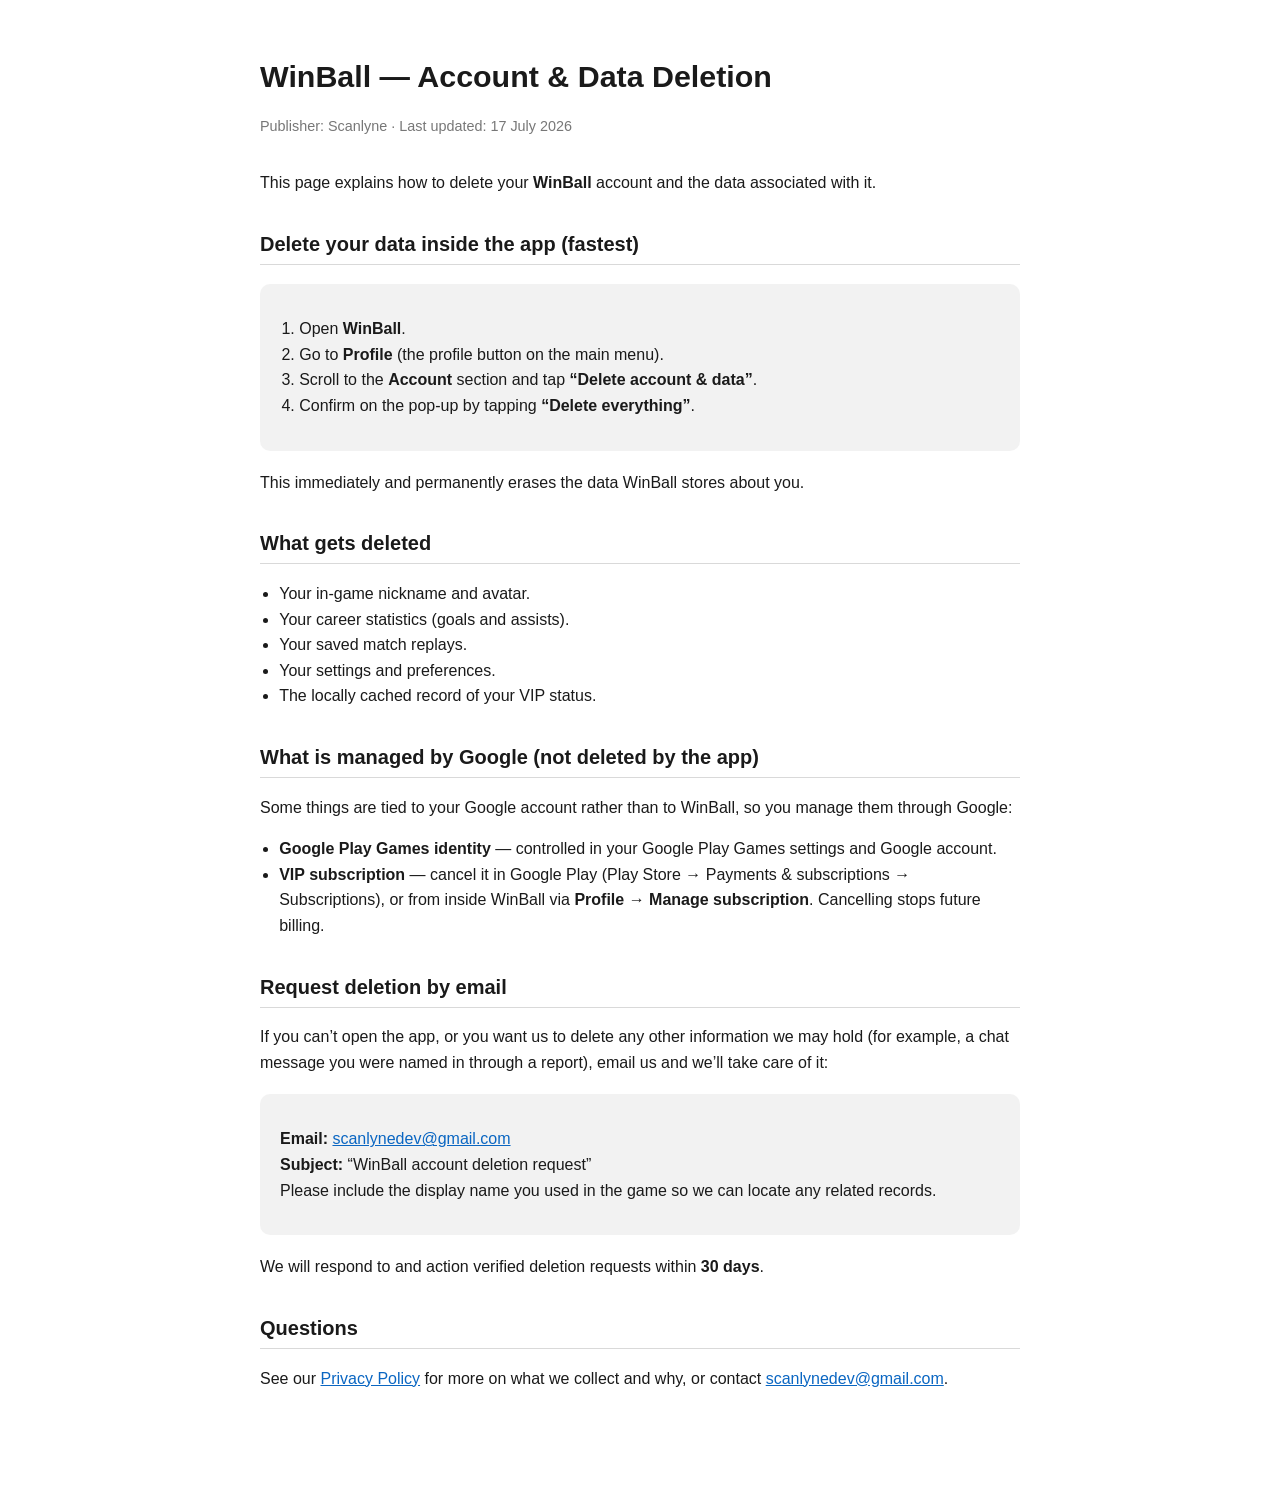
==== delete-account/index.html @ c3681143 "Scanlyne site: WinBall privacy, terms, account deletion" ====
<!DOCTYPE html>
<html lang="en">
<head>
<meta charset="utf-8">
<meta name="viewport" content="width=device-width, initial-scale=1">
<title>WinBall — Account &amp; Data Deletion</title>
<style>
  :root { color-scheme: light dark; }
  body {
    font-family: -apple-system, BlinkMacSystemFont, "Segoe UI", Roboto, Helvetica, Arial, sans-serif;
    line-height: 1.6; max-width: 760px; margin: 0 auto; padding: 32px 20px 80px;
    color: #1a1a1a; background: #fff;
  }
  @media (prefers-color-scheme: dark) { body { color: #e6e6e6; background: #14171c; } a { color: #6cb6ff; } }
  h1 { font-size: 1.9rem; margin-bottom: 4px; }
  h2 { font-size: 1.25rem; margin-top: 2rem; border-bottom: 1px solid rgba(128,128,128,.3); padding-bottom: 4px; }
  .meta { color: #777; font-size: .9rem; margin-bottom: 2rem; }
  ol, ul { padding-left: 1.2rem; }
  .box { background: rgba(128,128,128,.1); border-radius: 10px; padding: 16px 20px; margin: 1.2rem 0; }
  a { color: #0a66c2; }
</style>
</head>
<body>

<h1>WinBall — Account &amp; Data Deletion</h1>
<p class="meta">Publisher: Scanlyne · Last updated: 17 July 2026</p>

<p>This page explains how to delete your <strong>WinBall</strong> account and the data associated with it.</p>

<h2>Delete your data inside the app (fastest)</h2>
<div class="box">
  <ol>
    <li>Open <strong>WinBall</strong>.</li>
    <li>Go to <strong>Profile</strong> (the profile button on the main menu).</li>
    <li>Scroll to the <strong>Account</strong> section and tap <strong>“Delete account &amp; data”</strong>.</li>
    <li>Confirm on the pop-up by tapping <strong>“Delete everything”</strong>.</li>
  </ol>
</div>
<p>This immediately and permanently erases the data WinBall stores about you.</p>

<h2>What gets deleted</h2>
<ul>
  <li>Your in-game nickname and avatar.</li>
  <li>Your career statistics (goals and assists).</li>
  <li>Your saved match replays.</li>
  <li>Your settings and preferences.</li>
  <li>The locally cached record of your VIP status.</li>
</ul>

<h2>What is managed by Google (not deleted by the app)</h2>
<p>Some things are tied to your Google account rather than to WinBall, so you manage them through Google:</p>
<ul>
  <li><strong>Google Play Games identity</strong> — controlled in your Google Play Games settings and Google account.</li>
  <li><strong>VIP subscription</strong> — cancel it in Google Play (Play Store → Payments &amp; subscriptions → Subscriptions), or from inside WinBall via <strong>Profile → Manage subscription</strong>. Cancelling stops future billing.</li>
</ul>

<h2>Request deletion by email</h2>
<p>If you can’t open the app, or you want us to delete any other information we may hold (for example, a chat message you were named in through a report), email us and we’ll take care of it:</p>
<div class="box">
  <p><strong>Email:</strong> <a href="mailto:scanlynedev@gmail.com?subject=WinBall%20account%20deletion%20request">scanlynedev@gmail.com</a><br>
  <strong>Subject:</strong> “WinBall account deletion request”<br>
  Please include the display name you used in the game so we can locate any related records.</p>
</div>
<p>We will respond to and action verified deletion requests within <strong>30 days</strong>.</p>

<h2>Questions</h2>
<p>See our <a href="/privacy">Privacy Policy</a> for more on what we collect and why, or contact <a href="mailto:scanlynedev@gmail.com">scanlynedev@gmail.com</a>.</p>

</body>
</html>
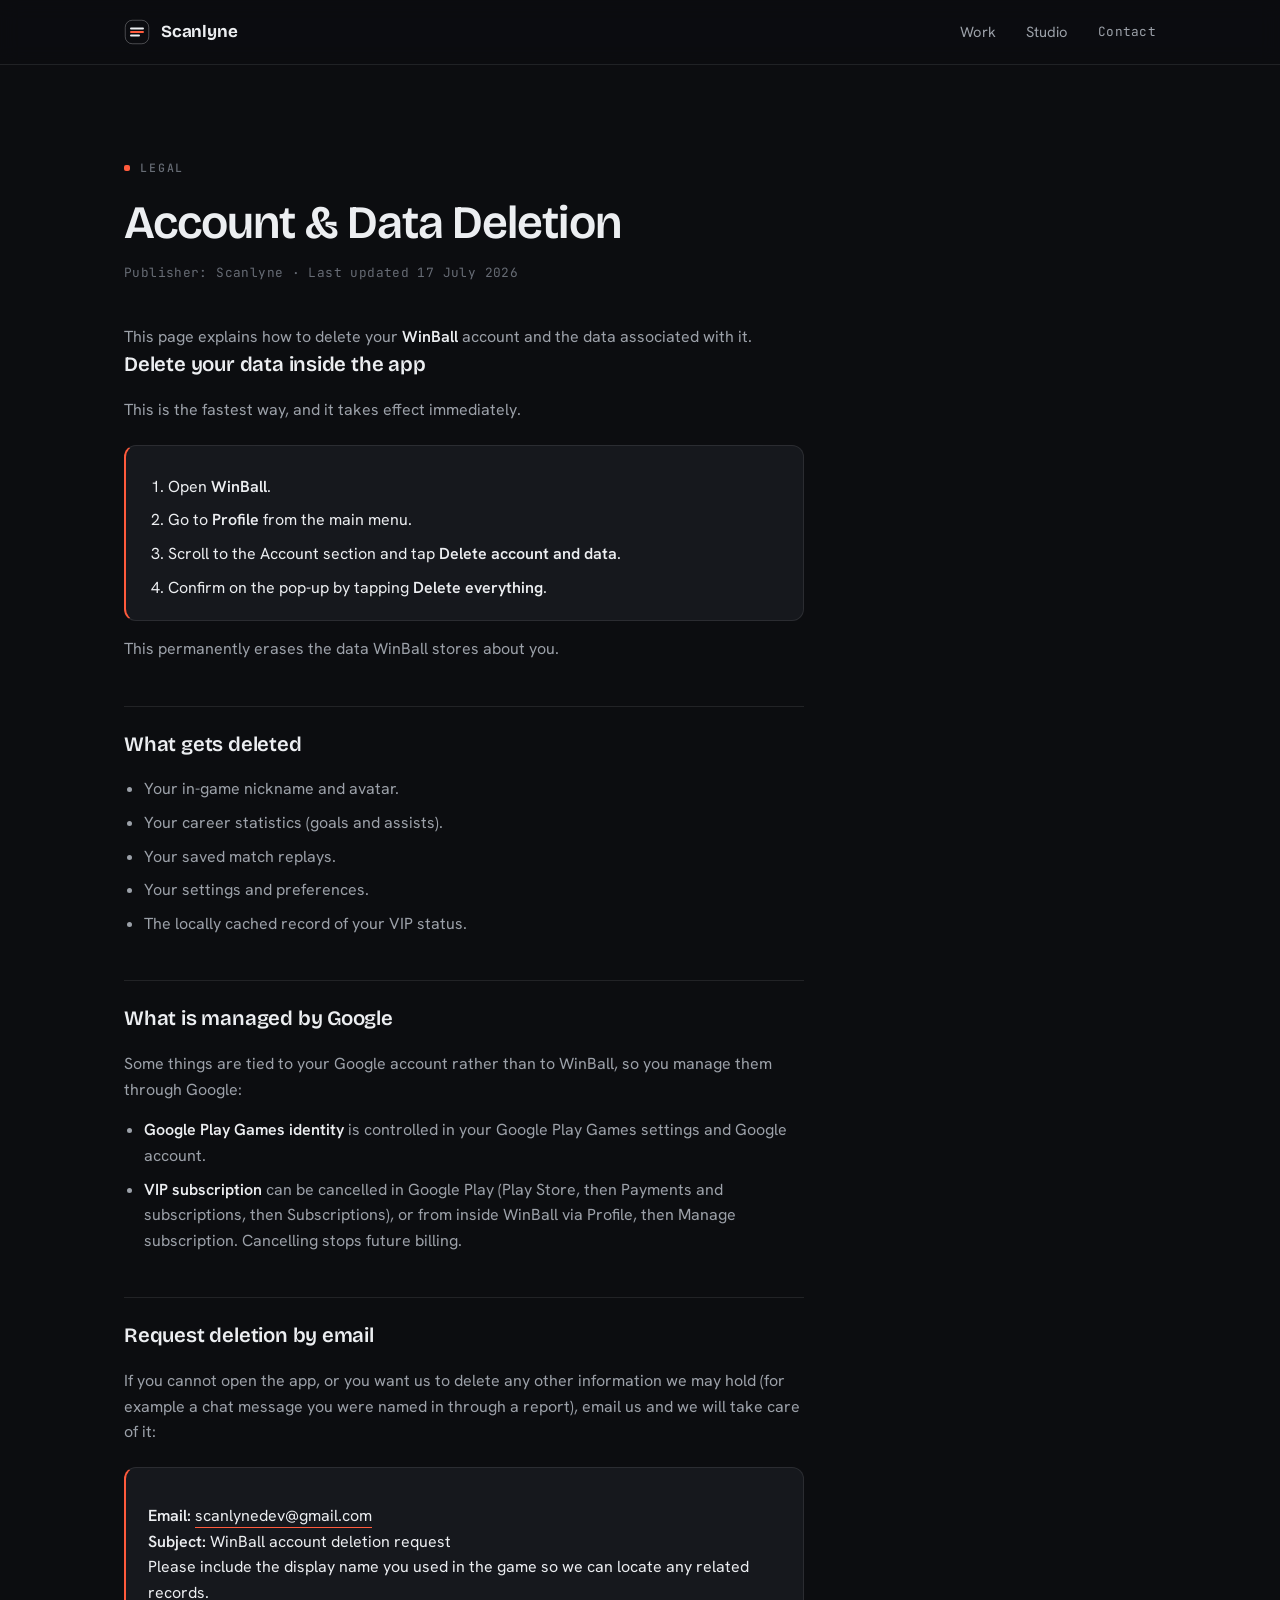
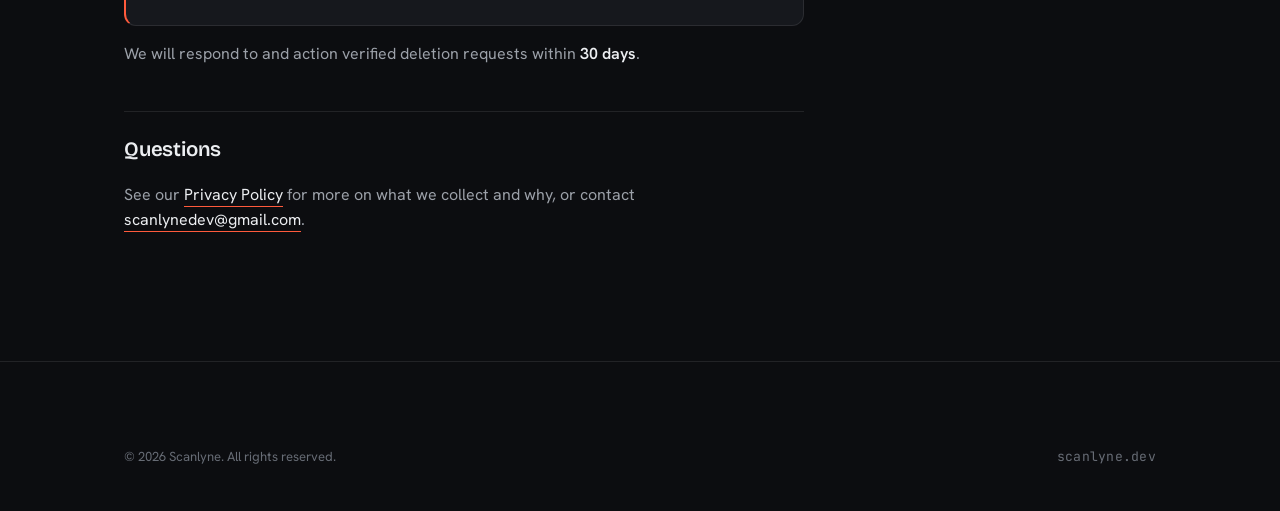
==== commit e4eb7ae5: "Redesign as a studio site (design system, own identity); restyle legal pages" ====
--- a/delete-account/index.html
+++ b/delete-account/index.html
@@ -3,68 +3,96 @@
 <head>
 <meta charset="utf-8">
 <meta name="viewport" content="width=device-width, initial-scale=1">
-<title>WinBall — Account &amp; Data Deletion</title>
-<style>
-  :root { color-scheme: light dark; }
-  body {
-    font-family: -apple-system, BlinkMacSystemFont, "Segoe UI", Roboto, Helvetica, Arial, sans-serif;
-    line-height: 1.6; max-width: 760px; margin: 0 auto; padding: 32px 20px 80px;
-    color: #1a1a1a; background: #fff;
-  }
-  @media (prefers-color-scheme: dark) { body { color: #e6e6e6; background: #14171c; } a { color: #6cb6ff; } }
-  h1 { font-size: 1.9rem; margin-bottom: 4px; }
-  h2 { font-size: 1.25rem; margin-top: 2rem; border-bottom: 1px solid rgba(128,128,128,.3); padding-bottom: 4px; }
-  .meta { color: #777; font-size: .9rem; margin-bottom: 2rem; }
-  ol, ul { padding-left: 1.2rem; }
-  .box { background: rgba(128,128,128,.1); border-radius: 10px; padding: 16px 20px; margin: 1.2rem 0; }
-  a { color: #0a66c2; }
-</style>
+<title>Account & Data Deletion — Scanlyne</title>
+<meta name="description" content="How to delete your WinBall account and the data associated with it.">
+<meta name="theme-color" content="#0c0d10">
+<link rel="icon" href="data:image/svg+xml,%3Csvg xmlns='http://www.w3.org/2000/svg' viewBox='0 0 26 26'%3E%3Crect x='1' y='1' width='24' height='24' rx='7' fill='%230c0d10'/%3E%3Cpath d='M7 9.5h12' stroke='%23eceef1' stroke-width='2' stroke-linecap='round'/%3E%3Cpath d='M7 13h12' stroke='%23ff5a3c' stroke-width='2' stroke-linecap='round'/%3E%3Cpath d='M7 16.5h8' stroke='%23eceef1' stroke-width='2' stroke-linecap='round'/%3E%3C/svg%3E">
+<link rel="preconnect" href="https://fonts.googleapis.com">
+<link rel="preconnect" href="https://fonts.gstatic.com" crossorigin>
+<link href="https://fonts.googleapis.com/css2?family=Bricolage+Grotesque:opsz,wght@12..96,500;12..96,600;12..96,700&family=Hanken+Grotesk:wght@400;500;600&family=JetBrains+Mono:wght@500&display=swap" rel="stylesheet">
+<link rel="stylesheet" href="/styles.css">
 </head>
 <body>
 
-<h1>WinBall — Account &amp; Data Deletion</h1>
-<p class="meta">Publisher: Scanlyne · Last updated: 17 July 2026</p>
+<header class="site-header">
+  <div class="wrap">
+    <a class="brand" href="/" aria-label="Scanlyne home">
+      <svg class="mark" width="26" height="26" viewBox="0 0 26 26" fill="none" aria-hidden="true">
+        <rect x="1.25" y="1.25" width="23.5" height="23.5" rx="7" stroke="currentColor" stroke-opacity="0.28"/>
+        <path d="M7 9.5h12" stroke="currentColor" stroke-width="2" stroke-linecap="round"/>
+        <path d="M7 13h12" stroke="#ff5a3c" stroke-width="2" stroke-linecap="round"/>
+        <path d="M7 16.5h8" stroke="currentColor" stroke-width="2" stroke-linecap="round"/>
+      </svg>
+      <span class="name">Scanlyne</span>
+    </a>
+    <nav class="nav" aria-label="Primary">
+      <a href="/#work">Work</a>
+      <a href="/#studio">Studio</a>
+      <a class="mono contact-link" href="mailto:scanlynedev@gmail.com">Contact</a>
+    </nav>
+  </div>
+</header>
 
-<p>This page explains how to delete your <strong>WinBall</strong> account and the data associated with it.</p>
+<main class="wrap article">
+  <div class="article-head">
+    <p class="eyebrow">Legal</p>
+    <h1 class="display">Account &amp; Data Deletion</h1>
+    <p class="meta">Publisher: Scanlyne · Last updated 17 July 2026</p>
+  </div>
 
-<h2>Delete your data inside the app (fastest)</h2>
-<div class="box">
-  <ol>
-    <li>Open <strong>WinBall</strong>.</li>
-    <li>Go to <strong>Profile</strong> (the profile button on the main menu).</li>
-    <li>Scroll to the <strong>Account</strong> section and tap <strong>“Delete account &amp; data”</strong>.</li>
-    <li>Confirm on the pop-up by tapping <strong>“Delete everything”</strong>.</li>
-  </ol>
-</div>
-<p>This immediately and permanently erases the data WinBall stores about you.</p>
+  <article class="prose">
+    <p>This page explains how to delete your <strong>WinBall</strong> account and the data associated with it.</p>
 
-<h2>What gets deleted</h2>
-<ul>
-  <li>Your in-game nickname and avatar.</li>
-  <li>Your career statistics (goals and assists).</li>
-  <li>Your saved match replays.</li>
-  <li>Your settings and preferences.</li>
-  <li>The locally cached record of your VIP status.</li>
-</ul>
+    <h2>Delete your data inside the app</h2>
+    <p>This is the fastest way, and it takes effect immediately.</p>
+    <div class="callout">
+      <ol>
+        <li>Open <strong>WinBall</strong>.</li>
+        <li>Go to <strong>Profile</strong> from the main menu.</li>
+        <li>Scroll to the Account section and tap <strong>Delete account and data</strong>.</li>
+        <li>Confirm on the pop-up by tapping <strong>Delete everything</strong>.</li>
+      </ol>
+    </div>
+    <p>This permanently erases the data WinBall stores about you.</p>
 
-<h2>What is managed by Google (not deleted by the app)</h2>
-<p>Some things are tied to your Google account rather than to WinBall, so you manage them through Google:</p>
-<ul>
-  <li><strong>Google Play Games identity</strong> — controlled in your Google Play Games settings and Google account.</li>
-  <li><strong>VIP subscription</strong> — cancel it in Google Play (Play Store → Payments &amp; subscriptions → Subscriptions), or from inside WinBall via <strong>Profile → Manage subscription</strong>. Cancelling stops future billing.</li>
-</ul>
+    <h2>What gets deleted</h2>
+    <ul>
+      <li>Your in-game nickname and avatar.</li>
+      <li>Your career statistics (goals and assists).</li>
+      <li>Your saved match replays.</li>
+      <li>Your settings and preferences.</li>
+      <li>The locally cached record of your VIP status.</li>
+    </ul>
 
-<h2>Request deletion by email</h2>
-<p>If you can’t open the app, or you want us to delete any other information we may hold (for example, a chat message you were named in through a report), email us and we’ll take care of it:</p>
-<div class="box">
-  <p><strong>Email:</strong> <a href="mailto:scanlynedev@gmail.com?subject=WinBall%20account%20deletion%20request">scanlynedev@gmail.com</a><br>
-  <strong>Subject:</strong> “WinBall account deletion request”<br>
-  Please include the display name you used in the game so we can locate any related records.</p>
-</div>
-<p>We will respond to and action verified deletion requests within <strong>30 days</strong>.</p>
+    <h2>What is managed by Google</h2>
+    <p>Some things are tied to your Google account rather than to WinBall, so you manage them through Google:</p>
+    <ul>
+      <li><strong>Google Play Games identity</strong> is controlled in your Google Play Games settings and Google account.</li>
+      <li><strong>VIP subscription</strong> can be cancelled in Google Play (Play Store, then Payments and subscriptions, then Subscriptions), or from inside WinBall via Profile, then Manage subscription. Cancelling stops future billing.</li>
+    </ul>
 
-<h2>Questions</h2>
-<p>See our <a href="/privacy">Privacy Policy</a> for more on what we collect and why, or contact <a href="mailto:scanlynedev@gmail.com">scanlynedev@gmail.com</a>.</p>
+    <h2>Request deletion by email</h2>
+    <p>If you cannot open the app, or you want us to delete any other information we may hold (for example a chat message you were named in through a report), email us and we will take care of it:</p>
+    <div class="callout">
+      <p><strong>Email:</strong> <a href="mailto:scanlynedev@gmail.com?subject=WinBall%20account%20deletion%20request">scanlynedev@gmail.com</a><br>
+      <strong>Subject:</strong> WinBall account deletion request<br>
+      Please include the display name you used in the game so we can locate any related records.</p>
+    </div>
+    <p>We will respond to and action verified deletion requests within <strong>30 days</strong>.</p>
+
+    <h2>Questions</h2>
+    <p>See our <a href="/privacy">Privacy Policy</a> for more on what we collect and why, or contact <a href="mailto:scanlynedev@gmail.com">scanlynedev@gmail.com</a>.</p>
+  </article>
+</main>
+
+<footer class="site-footer">
+  <div class="wrap">
+    <div class="footer-base">
+      <span>© 2026 Scanlyne. All rights reserved.</span>
+      <span class="mono"><a href="/">scanlyne.dev</a></span>
+    </div>
+  </div>
+</footer>
 
 </body>
 </html>
--- a/styles.css
+++ b/styles.css
@@ -0,0 +1,326 @@
+/* ============================================================
+   Scanlyne — shared design system
+   Identity: "precision studio". Ink ground, hairline rules,
+   monospaced index labels, one restrained vermilion accent.
+   ============================================================ */
+
+/* ---- Tokens ---- */
+:root {
+  /* Surfaces */
+  --bg:          #0c0d10;
+  --bg-elev:     #121317;
+  --surface:     #16181d;
+  --surface-2:   #1b1e24;
+
+  /* Lines */
+  --line:        rgba(255,255,255,0.09);
+  --line-strong: rgba(255,255,255,0.16);
+
+  /* Text */
+  --text:   #eceef1;
+  --text-2: #9ca1a9;
+  --text-3: #676c75;
+
+  /* Accent */
+  --accent:      #ff5a3c;
+  --accent-soft: #ff7a61;
+  --accent-dim:  rgba(255,90,60,0.14);
+  --accent-ink:  #180703;
+
+  /* Type */
+  --font-display: "Bricolage Grotesque", "Segoe UI", system-ui, sans-serif;
+  --font-body:    "Hanken Grotesk", system-ui, -apple-system, sans-serif;
+  --font-mono:    "JetBrains Mono", ui-monospace, SFMono-Regular, monospace;
+
+  /* Radius */
+  --r-sm: 8px;
+  --r-md: 12px;
+  --r-lg: 16px;
+
+  /* Elevation */
+  --sh-sm: 0 1px 2px rgba(0,0,0,0.4);
+  --sh-md: 0 10px 30px -12px rgba(0,0,0,0.6);
+
+  /* Widths */
+  --w-page: 1080px;
+  --w-text: 680px;
+
+  color-scheme: dark;
+}
+
+/* ---- Reset ---- */
+*, *::before, *::after { box-sizing: border-box; }
+html { -webkit-text-size-adjust: 100%; scroll-behavior: smooth; }
+@media (prefers-reduced-motion: reduce) { html { scroll-behavior: auto; } }
+body {
+  margin: 0;
+  background: var(--bg);
+  color: var(--text);
+  font-family: var(--font-body);
+  font-size: 16px;
+  line-height: 1.6;
+  font-feature-settings: "ss01","cv01";
+  -webkit-font-smoothing: antialiased;
+  text-rendering: optimizeLegibility;
+}
+img, svg { display: block; max-width: 100%; }
+a { color: inherit; text-decoration: none; }
+h1, h2, h3, h4, p { margin: 0; }
+::selection { background: var(--accent); color: var(--accent-ink); }
+
+/* ---- Focus ---- */
+a:focus-visible, button:focus-visible {
+  outline: 2px solid var(--accent);
+  outline-offset: 3px;
+  border-radius: 4px;
+}
+
+/* ---- Layout ---- */
+.wrap { width: 100%; max-width: var(--w-page); margin-inline: auto; padding-inline: 24px; }
+section { position: relative; }
+.rule { height: 1px; background: var(--line); border: 0; margin: 0; }
+
+/* ---- Type helpers ---- */
+.eyebrow {
+  font-family: var(--font-mono);
+  font-size: 0.72rem;
+  font-weight: 500;
+  letter-spacing: 0.16em;
+  text-transform: uppercase;
+  color: var(--text-3);
+  display: inline-flex;
+  align-items: center;
+  gap: 10px;
+}
+.eyebrow .idx { color: var(--accent); }
+.eyebrow::before {
+  content: "";
+  width: 6px; height: 6px;
+  background: var(--accent);
+  border-radius: 2px;
+  flex: none;
+}
+.display {
+  font-family: var(--font-display);
+  font-weight: 600;
+  letter-spacing: -0.02em;
+  line-height: 1.05;
+  text-wrap: balance;
+}
+.lead { color: var(--text-2); font-size: 1.075rem; max-width: 52ch; }
+
+/* ============================================================
+   Header
+   ============================================================ */
+.site-header {
+  position: sticky; top: 0; z-index: 50;
+  backdrop-filter: saturate(1.2) blur(10px);
+  background: color-mix(in srgb, var(--bg) 82%, transparent);
+  border-bottom: 1px solid var(--line);
+}
+.site-header .wrap {
+  display: flex; align-items: center; justify-content: space-between;
+  height: 64px;
+}
+.brand { display: inline-flex; align-items: center; gap: 11px; color: var(--text); }
+.brand .mark { color: var(--text); }
+.brand .name {
+  font-family: var(--font-display);
+  font-weight: 700; font-size: 1.06rem; letter-spacing: -0.01em;
+}
+.nav { display: flex; align-items: center; gap: 30px; }
+.nav a {
+  font-size: 0.92rem; color: var(--text-2);
+  transition: color 0.18s ease;
+}
+.nav a:hover { color: var(--text); }
+.nav .mono { font-family: var(--font-mono); font-size: 0.8rem; letter-spacing: 0.02em; }
+@media (max-width: 620px) {
+  .nav a:not(.contact-link) { display: none; }
+}
+
+/* ============================================================
+   Buttons
+   ============================================================ */
+.btn {
+  display: inline-flex; align-items: center; gap: 9px;
+  height: 46px; padding-inline: 20px;
+  border-radius: var(--r-sm);
+  font-family: var(--font-body); font-size: 0.95rem; font-weight: 600;
+  cursor: pointer; border: 1px solid transparent;
+  transition: transform 0.16s ease, background 0.18s ease, border-color 0.18s ease, color 0.18s ease;
+}
+.btn:active { transform: translateY(1px); }
+.btn-primary { background: var(--accent); color: var(--accent-ink); }
+.btn-primary:hover { background: var(--accent-soft); }
+.btn-ghost { background: transparent; color: var(--text); border-color: var(--line-strong); }
+.btn-ghost:hover { border-color: var(--text-3); background: var(--surface); }
+.btn .arrow { transition: transform 0.18s ease; }
+.btn:hover .arrow { transform: translateX(3px); }
+
+/* ============================================================
+   Hero
+   ============================================================ */
+.hero { padding-top: clamp(72px, 12vw, 132px); padding-bottom: clamp(56px, 9vw, 104px); }
+.hero .display {
+  font-size: clamp(2.3rem, 5.2vw, 3.6rem);
+  max-width: 16ch; margin-top: 26px;
+}
+.hero .lead { margin-top: 22px; font-size: 1.14rem; max-width: 46ch; }
+.hero-cta { margin-top: 34px; display: flex; gap: 12px; flex-wrap: wrap; }
+
+/* Meta facts row (honest, monospaced) */
+.facts {
+  margin-top: 52px; display: flex; flex-wrap: wrap; gap: 0;
+  border-top: 1px solid var(--line);
+}
+.fact { padding: 18px 26px 4px 0; margin-right: 26px; }
+.fact:not(:last-child) { border-right: 1px solid var(--line); }
+.fact .k {
+  font-family: var(--font-mono); font-size: 0.68rem; letter-spacing: 0.14em;
+  text-transform: uppercase; color: var(--text-3);
+}
+.fact .v { margin-top: 6px; font-size: 0.98rem; color: var(--text); font-weight: 500; }
+
+/* Faint scanline texture, purely decorative, static, subtle */
+.hero::after {
+  content: ""; position: absolute; inset: 0; pointer-events: none;
+  background: repeating-linear-gradient(
+    to bottom, transparent 0 3px, rgba(255,255,255,0.014) 3px 4px);
+  mask-image: linear-gradient(to bottom, black, transparent 62%);
+}
+
+/* ============================================================
+   Section scaffolding
+   ============================================================ */
+.section { padding-block: clamp(56px, 9vw, 96px); }
+.section-head { display: flex; flex-direction: column; gap: 16px; margin-bottom: 44px; }
+.section-head .display { font-size: clamp(1.6rem, 3.4vw, 2.15rem); font-weight: 600; }
+
+/* ============================================================
+   Work — product entries
+   ============================================================ */
+.work-list { display: grid; gap: 16px; }
+.product {
+  display: grid; grid-template-columns: 76px 1fr auto; gap: 22px;
+  align-items: center;
+  padding: 22px;
+  background: var(--surface);
+  border: 1px solid var(--line);
+  border-radius: var(--r-lg);
+  transition: border-color 0.2s ease, transform 0.2s ease, background 0.2s ease;
+}
+.product:hover { border-color: var(--line-strong); background: var(--surface-2); }
+.product .thumb {
+  width: 76px; height: 76px; border-radius: 16px; overflow: hidden;
+  border: 1px solid var(--line-strong); flex: none; background: var(--bg-elev);
+}
+.product .thumb img { width: 100%; height: 100%; object-fit: cover; }
+.product .pname {
+  font-family: var(--font-display); font-weight: 700; font-size: 1.22rem;
+  letter-spacing: -0.01em; display: flex; align-items: center; gap: 12px;
+}
+.product .pdesc { margin-top: 7px; color: var(--text-2); font-size: 0.98rem; max-width: 48ch; }
+.chip {
+  font-family: var(--font-mono); font-size: 0.66rem; letter-spacing: 0.1em;
+  text-transform: uppercase; padding: 5px 9px; border-radius: 999px;
+  border: 1px solid var(--accent); color: var(--accent-soft); background: var(--accent-dim);
+  white-space: nowrap;
+}
+.product .plink { color: var(--text-3); font-family: var(--font-mono); font-size: 0.8rem; }
+.product:hover .plink { color: var(--text-2); }
+
+/* honest "more coming" note */
+.more-note {
+  margin-top: 18px; padding: 20px 22px;
+  border: 1px dashed var(--line-strong); border-radius: var(--r-lg);
+  color: var(--text-3); font-size: 0.94rem;
+  display: flex; align-items: center; gap: 12px;
+}
+.more-note .dot { width: 7px; height: 7px; border-radius: 50%; background: var(--text-3); flex: none; }
+
+@media (max-width: 620px) {
+  .product { grid-template-columns: 58px 1fr; grid-template-areas: "thumb name" "thumb desc" "chip chip"; row-gap: 6px; }
+  .product .thumb { width: 58px; height: 58px; grid-area: thumb; align-self: start; }
+  .product .pbody { grid-area: name; }
+  .product .plink { display: none; }
+}
+
+/* ============================================================
+   Studio — approach
+   ============================================================ */
+.approach { display: grid; grid-template-columns: repeat(3, 1fr); gap: 1px; background: var(--line); border: 1px solid var(--line); border-radius: var(--r-lg); overflow: hidden; }
+.approach .cell { background: var(--bg); padding: 28px 26px; }
+.approach .n { font-family: var(--font-mono); font-size: 0.72rem; color: var(--accent); letter-spacing: 0.1em; }
+.approach h3 { margin-top: 14px; font-family: var(--font-display); font-weight: 600; font-size: 1.12rem; letter-spacing: -0.01em; }
+.approach p { margin-top: 8px; color: var(--text-2); font-size: 0.95rem; }
+@media (max-width: 760px) { .approach { grid-template-columns: 1fr; } }
+
+/* ============================================================
+   Contact
+   ============================================================ */
+.contact { display: flex; align-items: flex-end; justify-content: space-between; flex-wrap: wrap; gap: 28px; }
+.contact .display { font-size: clamp(1.7rem, 4vw, 2.5rem); font-weight: 600; max-width: 14ch; }
+.mailto {
+  font-family: var(--font-mono); font-size: 0.95rem; color: var(--text);
+  border-bottom: 1px solid var(--accent); padding-bottom: 3px;
+  transition: color 0.18s ease;
+}
+.mailto:hover { color: var(--accent-soft); }
+
+/* ============================================================
+   Footer
+   ============================================================ */
+.site-footer { border-top: 1px solid var(--line); padding-block: 44px; margin-top: 40px; }
+.footer-grid { display: flex; justify-content: space-between; gap: 32px; flex-wrap: wrap; align-items: flex-start; }
+.footer-brand { max-width: 30ch; }
+.footer-brand p { margin-top: 12px; color: var(--text-3); font-size: 0.9rem; }
+.footer-cols { display: flex; gap: 64px; flex-wrap: wrap; }
+.footer-col h4 {
+  font-family: var(--font-mono); font-size: 0.68rem; letter-spacing: 0.14em;
+  text-transform: uppercase; color: var(--text-3); margin-bottom: 14px; font-weight: 500;
+}
+.footer-col a { display: block; color: var(--text-2); font-size: 0.92rem; padding: 5px 0; transition: color 0.16s ease; }
+.footer-col a:hover { color: var(--text); }
+.footer-base { margin-top: 40px; display: flex; justify-content: space-between; flex-wrap: wrap; gap: 12px; color: var(--text-3); font-size: 0.82rem; }
+.footer-base .mono { font-family: var(--font-mono); letter-spacing: 0.02em; }
+
+/* ============================================================
+   Article (legal pages)
+   ============================================================ */
+.article { padding-block: clamp(48px, 8vw, 88px); }
+.article-head { max-width: var(--w-text); margin-bottom: 40px; }
+.article-head .display { font-size: clamp(2rem, 4.4vw, 2.9rem); font-weight: 600; margin-top: 20px; }
+.article-head .meta { margin-top: 16px; font-family: var(--font-mono); font-size: 0.8rem; color: var(--text-3); letter-spacing: 0.03em; }
+.prose { max-width: var(--w-text); }
+.prose h2 {
+  font-family: var(--font-display); font-weight: 600; font-size: 1.28rem;
+  letter-spacing: -0.01em; margin-top: 44px; padding-top: 22px;
+  border-top: 1px solid var(--line);
+}
+.prose h2:first-of-type { border-top: 0; padding-top: 0; margin-top: 0; }
+.prose p { margin-top: 15px; color: var(--text-2); }
+.prose ul { margin-top: 15px; padding-left: 20px; color: var(--text-2); }
+.prose li { margin-top: 8px; }
+.prose a { color: var(--text); border-bottom: 1px solid var(--accent); padding-bottom: 1px; }
+.prose a:hover { color: var(--accent-soft); }
+.prose strong { color: var(--text); font-weight: 600; }
+.callout {
+  margin-top: 22px; padding: 20px 22px; background: var(--surface);
+  border: 1px solid var(--line); border-left: 2px solid var(--accent); border-radius: var(--r-md);
+}
+.callout p, .callout ol { color: var(--text); }
+.callout ol { margin: 0; padding-left: 20px; }
+.callout li { margin-top: 8px; }
+
+/* ============================================================
+   Load-in motion (respectful, subtle)
+   ============================================================ */
+@media (prefers-reduced-motion: no-preference) {
+  .reveal { opacity: 0; transform: translateY(14px); animation: reveal 0.7s cubic-bezier(.2,.7,.2,1) forwards; }
+  .reveal[data-d="1"] { animation-delay: 0.05s; }
+  .reveal[data-d="2"] { animation-delay: 0.11s; }
+  .reveal[data-d="3"] { animation-delay: 0.17s; }
+  .reveal[data-d="4"] { animation-delay: 0.24s; }
+  @keyframes reveal { to { opacity: 1; transform: none; } }
+}
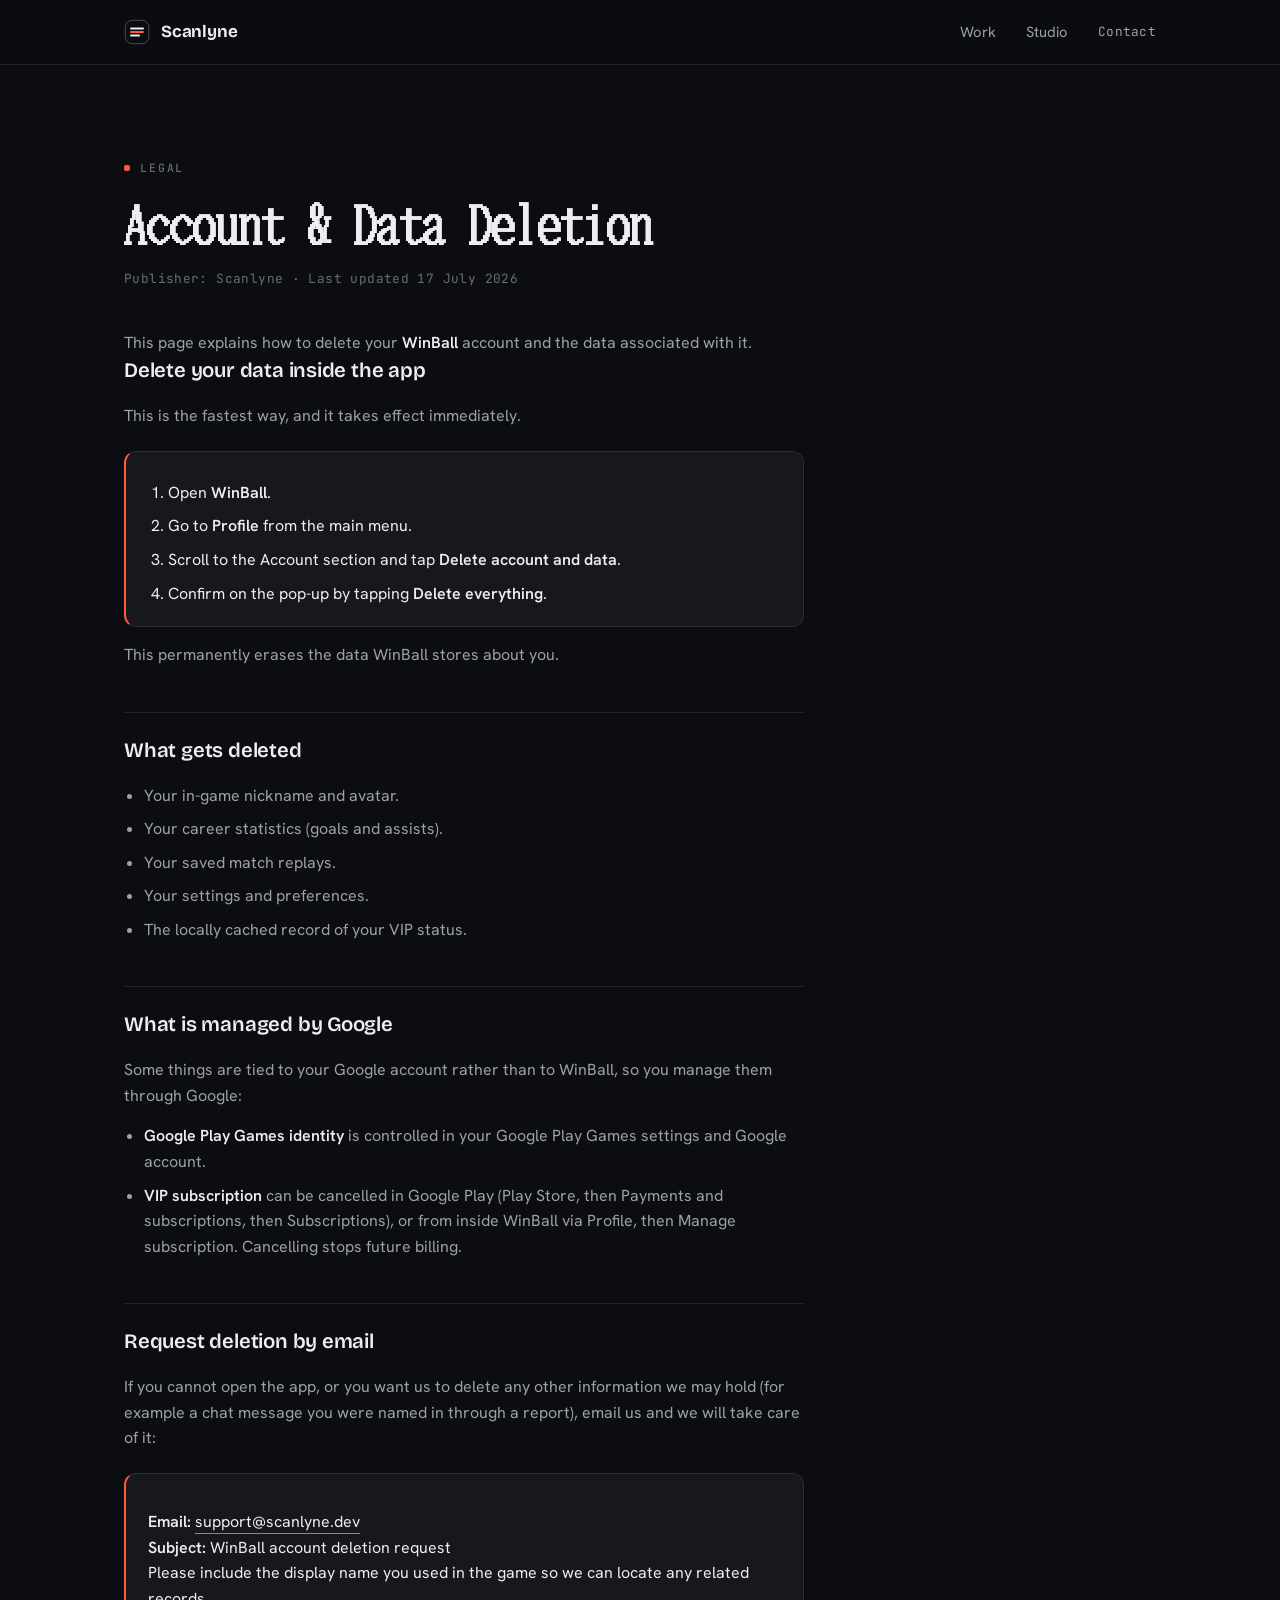
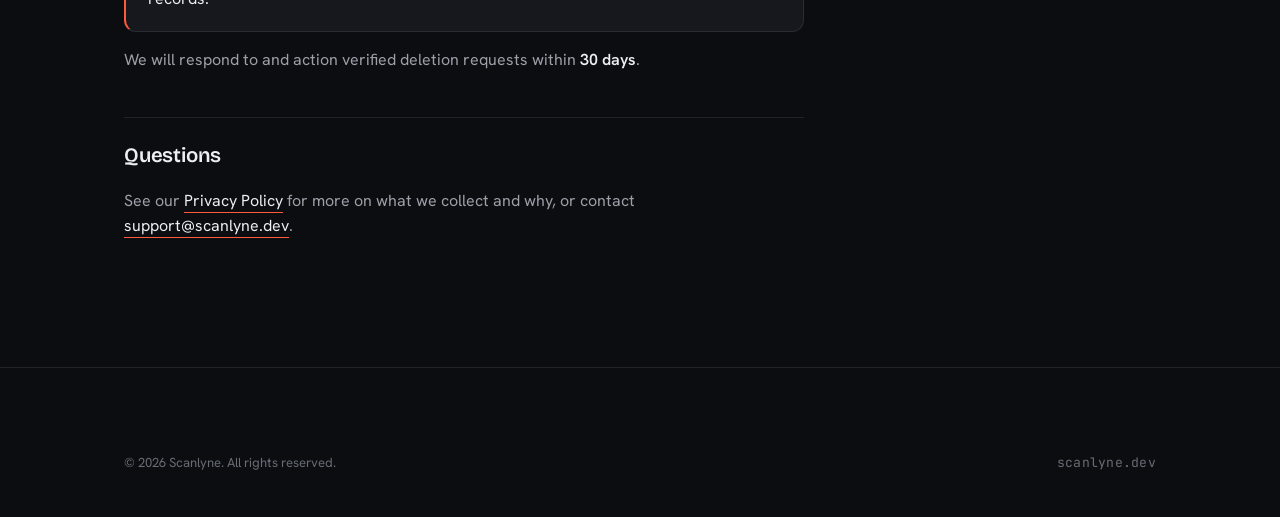
==== commit 4fb04611: "Add Y2K Aero music player; remove hero facts + email preview pages; site email -> support@scanlyne.d" ====
--- a/delete-account/index.html
+++ b/delete-account/index.html
@@ -28,7 +28,7 @@
     <nav class="nav" aria-label="Primary">
       <a href="/#work">Work</a>
       <a href="/#studio">Studio</a>
-      <a class="mono contact-link" href="mailto:scanlynedev@gmail.com">Contact</a>
+      <a class="mono contact-link" href="mailto:support@scanlyne.dev">Contact</a>
     </nav>
   </div>
 </header>
@@ -74,14 +74,14 @@
     <h2>Request deletion by email</h2>
     <p>If you cannot open the app, or you want us to delete any other information we may hold (for example a chat message you were named in through a report), email us and we will take care of it:</p>
     <div class="callout">
-      <p><strong>Email:</strong> <a href="mailto:scanlynedev@gmail.com?subject=WinBall%20account%20deletion%20request">scanlynedev@gmail.com</a><br>
+      <p><strong>Email:</strong> <a href="mailto:support@scanlyne.dev?subject=WinBall%20account%20deletion%20request">support@scanlyne.dev</a><br>
       <strong>Subject:</strong> WinBall account deletion request<br>
       Please include the display name you used in the game so we can locate any related records.</p>
     </div>
     <p>We will respond to and action verified deletion requests within <strong>30 days</strong>.</p>
 
     <h2>Questions</h2>
-    <p>See our <a href="/privacy">Privacy Policy</a> for more on what we collect and why, or contact <a href="mailto:scanlynedev@gmail.com">scanlynedev@gmail.com</a>.</p>
+    <p>See our <a href="/privacy">Privacy Policy</a> for more on what we collect and why, or contact <a href="mailto:support@scanlyne.dev">support@scanlyne.dev</a>.</p>
   </article>
 </main>
 
--- a/styles.css
+++ b/styles.css
@@ -31,6 +31,7 @@
   --font-display: "Bricolage Grotesque", "Segoe UI", system-ui, sans-serif;
   --font-body:    "Hanken Grotesk", system-ui, -apple-system, sans-serif;
   --font-mono:    "JetBrains Mono", ui-monospace, SFMono-Regular, monospace;
+  --font-title:   "Enka Dot Mincho", "Bricolage Grotesque", "Segoe UI", sans-serif;
 
   /* Radius */
   --r-sm: 8px;
@@ -46,6 +47,16 @@
   --w-text: 680px;
 
   color-scheme: dark;
+}
+
+/* ---- Web font: Enka Dot Mincho (dot-mincho) for display titles.
+       OFL-licensed, subset to Latin (see assets/fonts/OFL-EnkaDotMincho.txt). ---- */
+@font-face {
+  font-family: "Enka Dot Mincho";
+  src: url("/assets/fonts/enka.woff2") format("woff2");
+  font-weight: 400;
+  font-style: normal;
+  font-display: swap;
 }
 
 /* ---- Reset ---- */
@@ -101,10 +112,10 @@
   flex: none;
 }
 .display {
-  font-family: var(--font-display);
-  font-weight: 600;
-  letter-spacing: -0.02em;
-  line-height: 1.05;
+  font-family: var(--font-title);
+  font-weight: 400;           /* dot-mincho is single-weight; avoid faux-bold smear */
+  letter-spacing: 0;          /* pixel glyphs need no negative tracking */
+  line-height: 1.18;
   text-wrap: balance;
 }
 .lead { color: var(--text-2); font-size: 1.075rem; max-width: 52ch; }
@@ -324,3 +335,81 @@
   .reveal[data-d="4"] { animation-delay: 0.24s; }
   @keyframes reveal { to { opacity: 1; transform: none; } }
 }
+
+/* ============================================================
+   Y2K / Frutiger Aero music player
+   A deliberate glossy-glass gadget, a nod to WinBall's own Aero
+   look, dropped against the dark studio ground.
+   ============================================================ */
+.player-wrap { display: flex; justify-content: center; }
+.aero {
+  width: 100%; max-width: 440px; position: relative;
+  border-radius: 20px; padding: 20px;
+  color: #06304a;
+  background:
+    linear-gradient(180deg, rgba(255,255,255,0.55), rgba(255,255,255,0.05) 40%, rgba(80,180,225,0.16)),
+    linear-gradient(180deg, #c8ecfb 0%, #86cdee 46%, #3f9fd6 100%);
+  border: 1px solid rgba(255,255,255,0.65);
+  box-shadow:
+    0 26px 60px -22px rgba(6,54,84,0.7),
+    inset 0 1px 0 rgba(255,255,255,0.95),
+    inset 0 -22px 34px -22px rgba(0,40,70,0.55);
+}
+/* glossy upper sheen */
+.aero::before {
+  content: ""; position: absolute; left: 6px; right: 6px; top: 4px; height: 44%;
+  background: linear-gradient(180deg, rgba(255,255,255,0.7), rgba(255,255,255,0));
+  border-radius: 16px 16px 70% 70% / 16px 16px 26px 26px;
+  pointer-events: none;
+}
+.aero-top { display: flex; gap: 15px; align-items: center; position: relative; }
+.aero-art {
+  width: 68px; height: 68px; flex: none; border-radius: 13px; position: relative; overflow: hidden;
+  background: linear-gradient(135deg, #f0fbff, #6fbde3 70%, #3f9fd6);
+  border: 1px solid rgba(255,255,255,0.75);
+  box-shadow: inset 0 1px 0 rgba(255,255,255,0.95), 0 4px 10px rgba(0,40,70,0.32);
+  display: flex; align-items: center; justify-content: center; color: #2a80b2;
+}
+.aero-art::after { content: ""; position: absolute; inset: 0 0 50% 0; background: linear-gradient(180deg, rgba(255,255,255,0.55), rgba(255,255,255,0)); }
+.aero-art svg { width: 30px; height: 30px; position: relative; }
+.aero-meta { min-width: 0; position: relative; }
+.aero-title { font-family: var(--font-body); font-weight: 700; font-size: 1.02rem; color: #062f47; white-space: nowrap; overflow: hidden; text-overflow: ellipsis; }
+.aero-sub { font-size: 0.83rem; color: #24688b; margin-top: 3px; }
+
+.aero-progress { margin-top: 18px; position: relative; }
+.aero-trackbar {
+  height: 9px; border-radius: 999px; cursor: pointer; position: relative; overflow: hidden;
+  background: linear-gradient(180deg, rgba(0,40,70,0.24), rgba(0,40,70,0.10));
+  box-shadow: inset 0 1px 2px rgba(0,30,55,0.55), inset 0 -1px 0 rgba(255,255,255,0.45);
+}
+.aero-fill {
+  position: absolute; left: 0; top: 0; bottom: 0; width: 0%; border-radius: 999px;
+  background: linear-gradient(180deg, #f2fdff, #8ad6f4 42%, #2f9fd6);
+  box-shadow: inset 0 1px 0 rgba(255,255,255,0.95);
+}
+.aero-times { display: flex; justify-content: space-between; margin-top: 9px; font-family: var(--font-mono); font-size: 0.72rem; color: #24688b; }
+
+.aero-controls { display: flex; align-items: center; justify-content: center; gap: 20px; margin-top: 16px; }
+.aero-btn {
+  cursor: pointer; border: 1px solid rgba(255,255,255,0.7); color: #075a83;
+  border-radius: 50%; display: flex; align-items: center; justify-content: center;
+  background: linear-gradient(180deg, rgba(255,255,255,0.92), rgba(255,255,255,0.28));
+  box-shadow: inset 0 1px 0 rgba(255,255,255,0.95), 0 2px 6px rgba(0,40,70,0.32);
+  transition: transform 0.12s ease, filter 0.12s ease;
+}
+.aero-btn:hover { filter: brightness(1.05); }
+.aero-btn:active { transform: translateY(1px) scale(0.97); }
+.aero-btn.sm { width: 40px; height: 40px; }
+.aero-btn.sm svg { width: 16px; height: 16px; }
+.aero-play {
+  width: 60px; height: 60px; color: #063a56; border: 1px solid rgba(255,255,255,0.9);
+  background: radial-gradient(120% 90% at 50% 22%, #eafaff, #82d0f2 58%, #2f9fd6);
+  box-shadow: inset 0 2px 0 rgba(255,255,255,0.95), inset 0 -9px 14px -7px rgba(0,40,70,0.45), 0 6px 14px rgba(0,50,80,0.38);
+}
+.aero-play svg { width: 22px; height: 22px; }
+.aero-btn:focus-visible { outline: 2px solid #ffffff; outline-offset: 2px; }
+/* play / pause icon swap */
+.aero .i-pause { display: none; }
+.aero.playing .i-play { display: none; }
+.aero.playing .i-pause { display: block; }
+
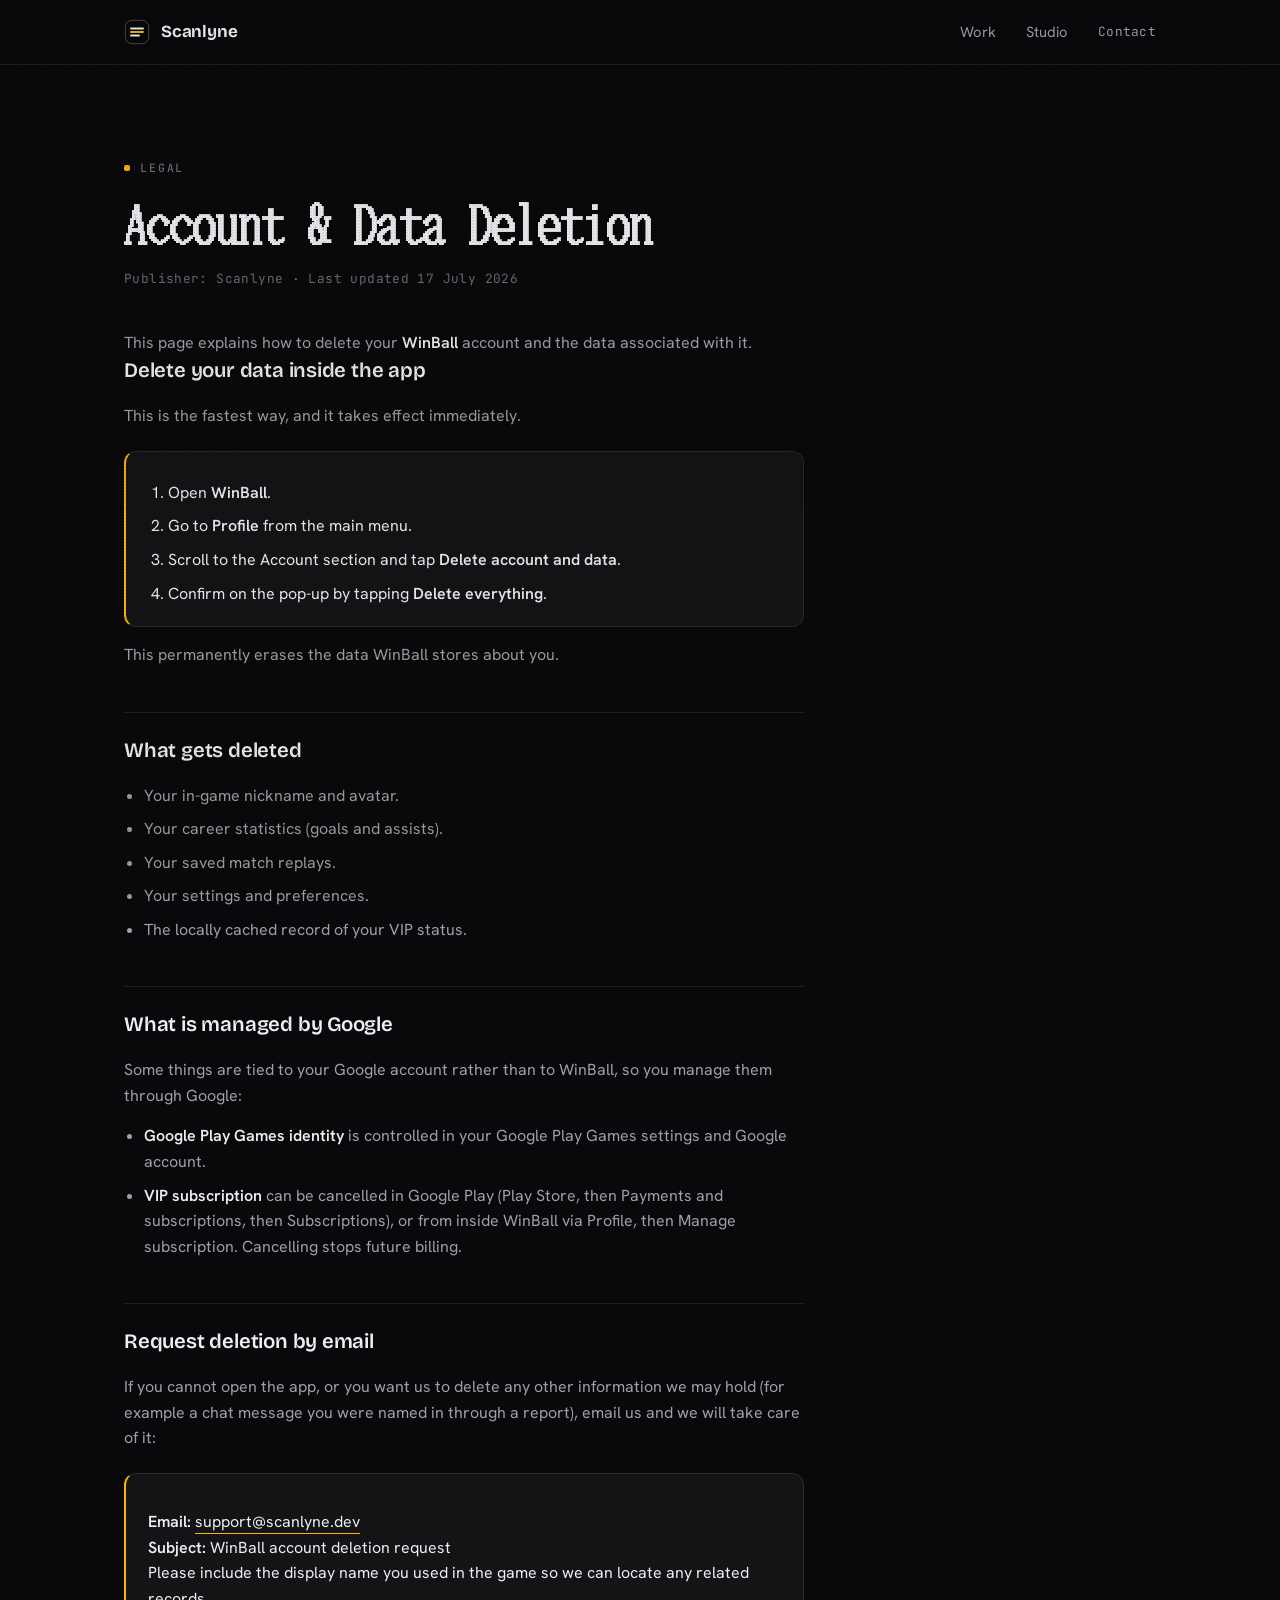
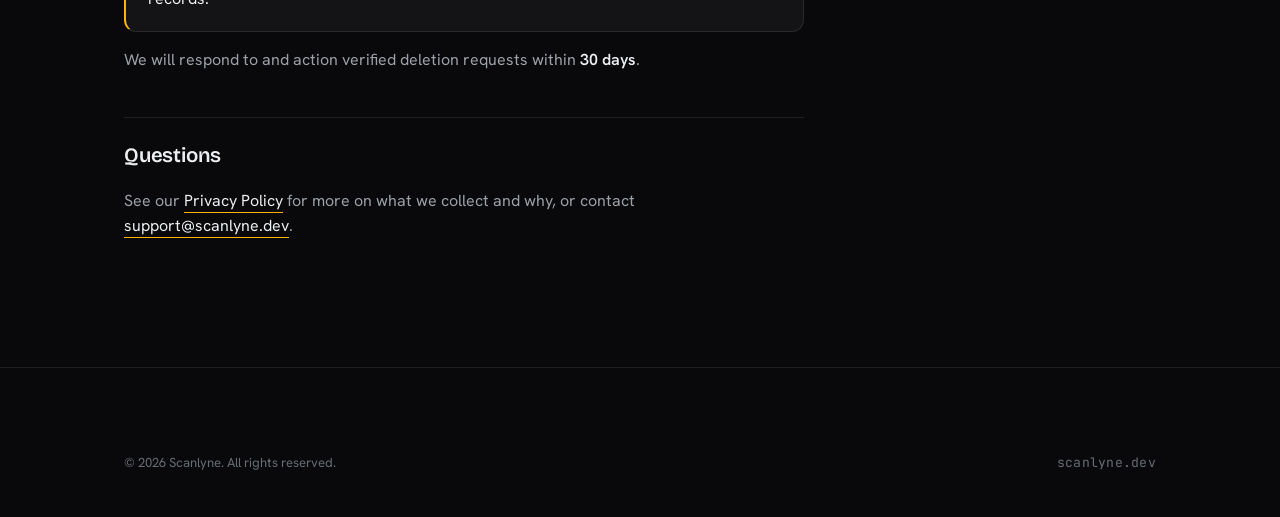
==== commit dac82273: "Rebrand site to WinBall-splash identity: gold-on-black, dither grain, logo - Palette retuned to the " ====
--- a/delete-account/index.html
+++ b/delete-account/index.html
@@ -5,8 +5,8 @@
 <meta name="viewport" content="width=device-width, initial-scale=1">
 <title>Account & Data Deletion — Scanlyne</title>
 <meta name="description" content="How to delete your WinBall account and the data associated with it.">
-<meta name="theme-color" content="#0c0d10">
-<link rel="icon" href="data:image/svg+xml,%3Csvg xmlns='http://www.w3.org/2000/svg' viewBox='0 0 26 26'%3E%3Crect x='1' y='1' width='24' height='24' rx='7' fill='%230c0d10'/%3E%3Cpath d='M7 9.5h12' stroke='%23eceef1' stroke-width='2' stroke-linecap='round'/%3E%3Cpath d='M7 13h12' stroke='%23ff5a3c' stroke-width='2' stroke-linecap='round'/%3E%3Cpath d='M7 16.5h8' stroke='%23eceef1' stroke-width='2' stroke-linecap='round'/%3E%3C/svg%3E">
+<meta name="theme-color" content="#09090b">
+<link rel="icon" href="data:image/svg+xml,%3Csvg xmlns='http://www.w3.org/2000/svg' viewBox='0 0 26 26'%3E%3Crect x='1' y='1' width='24' height='24' rx='7' fill='%2309090b'/%3E%3Cpath d='M7 9.5h12' stroke='%23eceef1' stroke-width='2' stroke-linecap='round'/%3E%3Cpath d='M7 13h12' stroke='%23ffb300' stroke-width='2' stroke-linecap='round'/%3E%3Cpath d='M7 16.5h8' stroke='%23eceef1' stroke-width='2' stroke-linecap='round'/%3E%3C/svg%3E">
 <link rel="preconnect" href="https://fonts.googleapis.com">
 <link rel="preconnect" href="https://fonts.gstatic.com" crossorigin>
 <link href="https://fonts.googleapis.com/css2?family=Bricolage+Grotesque:opsz,wght@12..96,500;12..96,600;12..96,700&family=Hanken+Grotesk:wght@400;500;600&family=JetBrains+Mono:wght@500&display=swap" rel="stylesheet">
@@ -20,7 +20,7 @@
       <svg class="mark" width="26" height="26" viewBox="0 0 26 26" fill="none" aria-hidden="true">
         <rect x="1.25" y="1.25" width="23.5" height="23.5" rx="7" stroke="currentColor" stroke-opacity="0.28"/>
         <path d="M7 9.5h12" stroke="currentColor" stroke-width="2" stroke-linecap="round"/>
-        <path d="M7 13h12" stroke="#ff5a3c" stroke-width="2" stroke-linecap="round"/>
+        <path d="M7 13h12" stroke="#ffb300" stroke-width="2" stroke-linecap="round"/>
         <path d="M7 16.5h8" stroke="currentColor" stroke-width="2" stroke-linecap="round"/>
       </svg>
       <span class="name">Scanlyne</span>
--- a/styles.css
+++ b/styles.css
@@ -6,11 +6,11 @@
 
 /* ---- Tokens ---- */
 :root {
-  /* Surfaces */
-  --bg:          #0c0d10;
-  --bg-elev:     #121317;
-  --surface:     #16181d;
-  --surface-2:   #1b1e24;
+  /* Surfaces — near-black, echoing the WinBall splash's black ground */
+  --bg:          #09090b;
+  --bg-elev:     #101014;
+  --surface:     #141417;
+  --surface-2:   #1a1a1f;
 
   /* Lines */
   --line:        rgba(255,255,255,0.09);
@@ -21,11 +21,13 @@
   --text-2: #9ca1a9;
   --text-3: #676c75;
 
-  /* Accent */
-  --accent:      #ff5a3c;
-  --accent-soft: #ff7a61;
-  --accent-dim:  rgba(255,90,60,0.14);
-  --accent-ink:  #180703;
+  /* Accent — the Scanlyne logo's own orange → gold */
+  --accent:        #ffb300;
+  --accent-soft:   #ffcf52;
+  --accent-orange: #ff6a00;
+  --accent-dim:    rgba(255,160,0,0.14);
+  --accent-ink:    #1a1200;
+  --accent-grad:   linear-gradient(180deg, #ff6a00 0%, #ffc21e 100%);
 
   /* Type */
   --font-display: "Bricolage Grotesque", "Segoe UI", system-ui, sans-serif;
@@ -79,6 +81,21 @@
 h1, h2, h3, h4, p { margin: 0; }
 ::selection { background: var(--accent); color: var(--accent-ink); }
 
+/* ---- Global ordered-dither grain ----
+   A fixed, non-interactive Bayer-dither tile laid over the whole page — the same
+   retro dithering the WinBall app splash uses, echoed site-wide. Pixel-crisp,
+   multiplies onto the content so it reads as fine grain rather than a wash. */
+body::after {
+  content: "";
+  position: fixed; inset: 0;
+  z-index: 9998; pointer-events: none;
+  background: url("/assets/dither.png") repeat;
+  background-size: 3px 3px;
+  image-rendering: pixelated;
+  mix-blend-mode: multiply;
+}
+@media print { body::after { display: none; } }
+
 /* ---- Focus ---- */
 a:focus-visible, button:focus-visible {
   outline: 2px solid var(--accent);
@@ -162,8 +179,8 @@
   transition: transform 0.16s ease, background 0.18s ease, border-color 0.18s ease, color 0.18s ease;
 }
 .btn:active { transform: translateY(1px); }
-.btn-primary { background: var(--accent); color: var(--accent-ink); }
-.btn-primary:hover { background: var(--accent-soft); }
+.btn-primary { background: var(--accent-grad); color: var(--accent-ink); }
+.btn-primary:hover { filter: brightness(1.06); }
 .btn-ghost { background: transparent; color: var(--text); border-color: var(--line-strong); }
 .btn-ghost:hover { border-color: var(--text-3); background: var(--surface); }
 .btn .arrow { transition: transform 0.18s ease; }
@@ -173,6 +190,12 @@
    Hero
    ============================================================ */
 .hero { padding-top: clamp(72px, 12vw, 132px); padding-bottom: clamp(56px, 9vw, 104px); }
+/* The Scanlyne wordmark (static final splash frame) as the hero centrepiece. */
+.hero-logo {
+  width: min(440px, 74%); height: auto;
+  margin-bottom: clamp(26px, 4vw, 40px);
+  filter: drop-shadow(0 6px 24px rgba(255,120,0,0.18));
+}
 .hero .display {
   font-size: clamp(2.3rem, 5.2vw, 3.6rem);
   max-width: 16ch; margin-top: 26px;
@@ -337,79 +360,107 @@
 }
 
 /* ============================================================
-   Y2K / Frutiger Aero music player
-   A deliberate glossy-glass gadget, a nod to WinBall's own Aero
-   look, dropped against the dark studio ground.
-   ============================================================ */
-.player-wrap { display: flex; justify-content: center; }
+   Floating music player — a glossy "Aero" gadget rendered in the
+   studio's own dark + vermilion identity. Fixed, follows scroll,
+   minimizes to a bubble.
+   ============================================================ */
+.aero-dock {
+  position: fixed; right: 22px; bottom: 22px; z-index: 60;
+  width: 306px; max-width: calc(100vw - 32px);
+}
 .aero {
-  width: 100%; max-width: 440px; position: relative;
-  border-radius: 20px; padding: 20px;
-  color: #06304a;
+  position: relative; border-radius: 18px; padding: 16px 16px 18px;
+  color: var(--text);
   background:
-    linear-gradient(180deg, rgba(255,255,255,0.55), rgba(255,255,255,0.05) 40%, rgba(80,180,225,0.16)),
-    linear-gradient(180deg, #c8ecfb 0%, #86cdee 46%, #3f9fd6 100%);
-  border: 1px solid rgba(255,255,255,0.65);
+    linear-gradient(180deg, rgba(255,255,255,0.10), rgba(255,255,255,0.015) 42%, rgba(0,0,0,0.22)),
+    linear-gradient(180deg, #1c1f26 0%, #14161b 100%);
+  border: 1px solid var(--line-strong);
   box-shadow:
-    0 26px 60px -22px rgba(6,54,84,0.7),
-    inset 0 1px 0 rgba(255,255,255,0.95),
-    inset 0 -22px 34px -22px rgba(0,40,70,0.55);
+    0 26px 55px -20px rgba(0,0,0,0.78),
+    inset 0 1px 0 rgba(255,255,255,0.14),
+    inset 0 -20px 34px -24px rgba(0,0,0,0.6);
 }
 /* glossy upper sheen */
 .aero::before {
-  content: ""; position: absolute; left: 6px; right: 6px; top: 4px; height: 44%;
-  background: linear-gradient(180deg, rgba(255,255,255,0.7), rgba(255,255,255,0));
-  border-radius: 16px 16px 70% 70% / 16px 16px 26px 26px;
-  pointer-events: none;
-}
-.aero-top { display: flex; gap: 15px; align-items: center; position: relative; }
+  content: ""; position: absolute; left: 6px; right: 6px; top: 4px; height: 42%;
+  background: linear-gradient(180deg, rgba(255,255,255,0.12), rgba(255,255,255,0));
+  border-radius: 14px 14px 70% 70% / 14px 14px 24px 24px; pointer-events: none;
+}
+.aero-min {
+  position: absolute; top: 10px; right: 10px; z-index: 2;
+  width: 24px; height: 24px; border-radius: 7px; cursor: pointer;
+  display: flex; align-items: center; justify-content: center;
+  color: var(--text-3); border: 1px solid var(--line); background: rgba(255,255,255,0.05);
+  transition: color 0.15s ease, background 0.15s ease;
+}
+.aero-min:hover { color: var(--text); background: rgba(255,255,255,0.1); }
+.aero-min svg { width: 14px; height: 14px; }
+.aero-top { display: flex; gap: 13px; align-items: center; position: relative; padding-right: 26px; }
 .aero-art {
-  width: 68px; height: 68px; flex: none; border-radius: 13px; position: relative; overflow: hidden;
-  background: linear-gradient(135deg, #f0fbff, #6fbde3 70%, #3f9fd6);
-  border: 1px solid rgba(255,255,255,0.75);
-  box-shadow: inset 0 1px 0 rgba(255,255,255,0.95), 0 4px 10px rgba(0,40,70,0.32);
-  display: flex; align-items: center; justify-content: center; color: #2a80b2;
-}
-.aero-art::after { content: ""; position: absolute; inset: 0 0 50% 0; background: linear-gradient(180deg, rgba(255,255,255,0.55), rgba(255,255,255,0)); }
-.aero-art svg { width: 30px; height: 30px; position: relative; }
-.aero-meta { min-width: 0; position: relative; }
-.aero-title { font-family: var(--font-body); font-weight: 700; font-size: 1.02rem; color: #062f47; white-space: nowrap; overflow: hidden; text-overflow: ellipsis; }
-.aero-sub { font-size: 0.83rem; color: #24688b; margin-top: 3px; }
-
-.aero-progress { margin-top: 18px; position: relative; }
+  width: 52px; height: 52px; flex: none; border-radius: 12px; position: relative; overflow: hidden;
+  background: linear-gradient(150deg, #2a2d34, #17191f);
+  border: 1px solid var(--line-strong); box-shadow: inset 0 1px 0 rgba(255,255,255,0.12);
+  display: flex; align-items: center; justify-content: center; color: var(--accent);
+}
+.aero-art::after { content: ""; position: absolute; inset: 0 0 55% 0; background: linear-gradient(180deg, rgba(255,255,255,0.08), rgba(255,255,255,0)); }
+.aero-art svg { width: 26px; height: 26px; position: relative; }
+.aero-meta { min-width: 0; }
+.aero-title { font-family: var(--font-body); font-weight: 600; font-size: 0.95rem; color: var(--text); white-space: nowrap; overflow: hidden; text-overflow: ellipsis; }
+.aero-sub { font-family: var(--font-mono); font-size: 0.66rem; letter-spacing: 0.1em; text-transform: uppercase; color: var(--text-3); margin-top: 5px; }
+
+.aero-progress { margin-top: 15px; }
 .aero-trackbar {
-  height: 9px; border-radius: 999px; cursor: pointer; position: relative; overflow: hidden;
-  background: linear-gradient(180deg, rgba(0,40,70,0.24), rgba(0,40,70,0.10));
-  box-shadow: inset 0 1px 2px rgba(0,30,55,0.55), inset 0 -1px 0 rgba(255,255,255,0.45);
+  height: 7px; border-radius: 999px; cursor: pointer; position: relative; overflow: hidden;
+  background: rgba(0,0,0,0.4); box-shadow: inset 0 1px 2px rgba(0,0,0,0.6), inset 0 -1px 0 rgba(255,255,255,0.05);
 }
 .aero-fill {
   position: absolute; left: 0; top: 0; bottom: 0; width: 0%; border-radius: 999px;
-  background: linear-gradient(180deg, #f2fdff, #8ad6f4 42%, #2f9fd6);
-  box-shadow: inset 0 1px 0 rgba(255,255,255,0.95);
-}
-.aero-times { display: flex; justify-content: space-between; margin-top: 9px; font-family: var(--font-mono); font-size: 0.72rem; color: #24688b; }
-
-.aero-controls { display: flex; align-items: center; justify-content: center; gap: 20px; margin-top: 16px; }
+  background: linear-gradient(180deg, var(--accent-soft), var(--accent));
+  box-shadow: inset 0 1px 0 rgba(255,255,255,0.35), 0 0 10px rgba(255,160,0,0.5);
+}
+.aero-times { display: flex; justify-content: space-between; margin-top: 8px; font-family: var(--font-mono); font-size: 0.66rem; color: var(--text-3); }
+
+.aero-controls { display: flex; align-items: center; justify-content: center; gap: 18px; margin-top: 13px; }
 .aero-btn {
-  cursor: pointer; border: 1px solid rgba(255,255,255,0.7); color: #075a83;
+  cursor: pointer; border: 1px solid var(--line-strong); color: var(--text-2);
   border-radius: 50%; display: flex; align-items: center; justify-content: center;
-  background: linear-gradient(180deg, rgba(255,255,255,0.92), rgba(255,255,255,0.28));
-  box-shadow: inset 0 1px 0 rgba(255,255,255,0.95), 0 2px 6px rgba(0,40,70,0.32);
-  transition: transform 0.12s ease, filter 0.12s ease;
-}
-.aero-btn:hover { filter: brightness(1.05); }
-.aero-btn:active { transform: translateY(1px) scale(0.97); }
-.aero-btn.sm { width: 40px; height: 40px; }
-.aero-btn.sm svg { width: 16px; height: 16px; }
+  background: linear-gradient(180deg, rgba(255,255,255,0.10), rgba(255,255,255,0.02));
+  box-shadow: inset 0 1px 0 rgba(255,255,255,0.14);
+  transition: transform 0.12s ease, color 0.15s ease, border-color 0.15s ease;
+}
+.aero-btn:hover { color: var(--text); border-color: var(--text-3); }
+.aero-btn:active { transform: translateY(1px) scale(0.96); }
+.aero-btn.sm { width: 36px; height: 36px; }
+.aero-btn.sm svg { width: 15px; height: 15px; }
 .aero-play {
-  width: 60px; height: 60px; color: #063a56; border: 1px solid rgba(255,255,255,0.9);
-  background: radial-gradient(120% 90% at 50% 22%, #eafaff, #82d0f2 58%, #2f9fd6);
-  box-shadow: inset 0 2px 0 rgba(255,255,255,0.95), inset 0 -9px 14px -7px rgba(0,40,70,0.45), 0 6px 14px rgba(0,50,80,0.38);
-}
-.aero-play svg { width: 22px; height: 22px; }
-.aero-btn:focus-visible { outline: 2px solid #ffffff; outline-offset: 2px; }
+  width: 54px; height: 54px; color: var(--accent-ink); border: 1px solid rgba(255,200,90,0.55);
+  background: radial-gradient(120% 90% at 50% 24%, var(--accent-soft), var(--accent) 62%, #b35a00);
+  box-shadow: inset 0 2px 0 rgba(255,255,255,0.4), inset 0 -8px 12px -7px rgba(90,45,0,0.5), 0 6px 16px rgba(255,160,0,0.32);
+}
+.aero-play:hover { filter: brightness(1.05); color: var(--accent-ink); }
+.aero-play svg { width: 21px; height: 21px; }
+.aero-btn:focus-visible, .aero-min:focus-visible, .aero-bubble:focus-visible { outline: 2px solid var(--accent); outline-offset: 2px; }
 /* play / pause icon swap */
 .aero .i-pause { display: none; }
 .aero.playing .i-play { display: none; }
 .aero.playing .i-pause { display: block; }
 
+/* collapsed bubble */
+.aero-bubble {
+  display: none; margin-left: auto;
+  width: 58px; height: 58px; border-radius: 50%; cursor: pointer;
+  align-items: center; justify-content: center;
+  color: var(--accent-ink); border: 1px solid rgba(255,200,90,0.55);
+  background: radial-gradient(120% 90% at 50% 24%, var(--accent-soft), var(--accent) 62%, #b35a00);
+  box-shadow: inset 0 2px 0 rgba(255,255,255,0.4), 0 12px 26px -6px rgba(255,160,0,0.5), 0 6px 16px rgba(0,0,0,0.5);
+  transition: transform 0.14s ease, filter 0.14s ease;
+}
+.aero-bubble:hover { filter: brightness(1.06); transform: translateY(-1px); }
+.aero-bubble svg { width: 26px; height: 26px; }
+.aero-dock.min .aero { display: none; }
+.aero-dock.min .aero-bubble { display: flex; }
+
+@media (max-width: 520px) {
+  .aero-dock { right: 12px; bottom: 12px; width: calc(100vw - 24px); max-width: 320px; }
+}
+
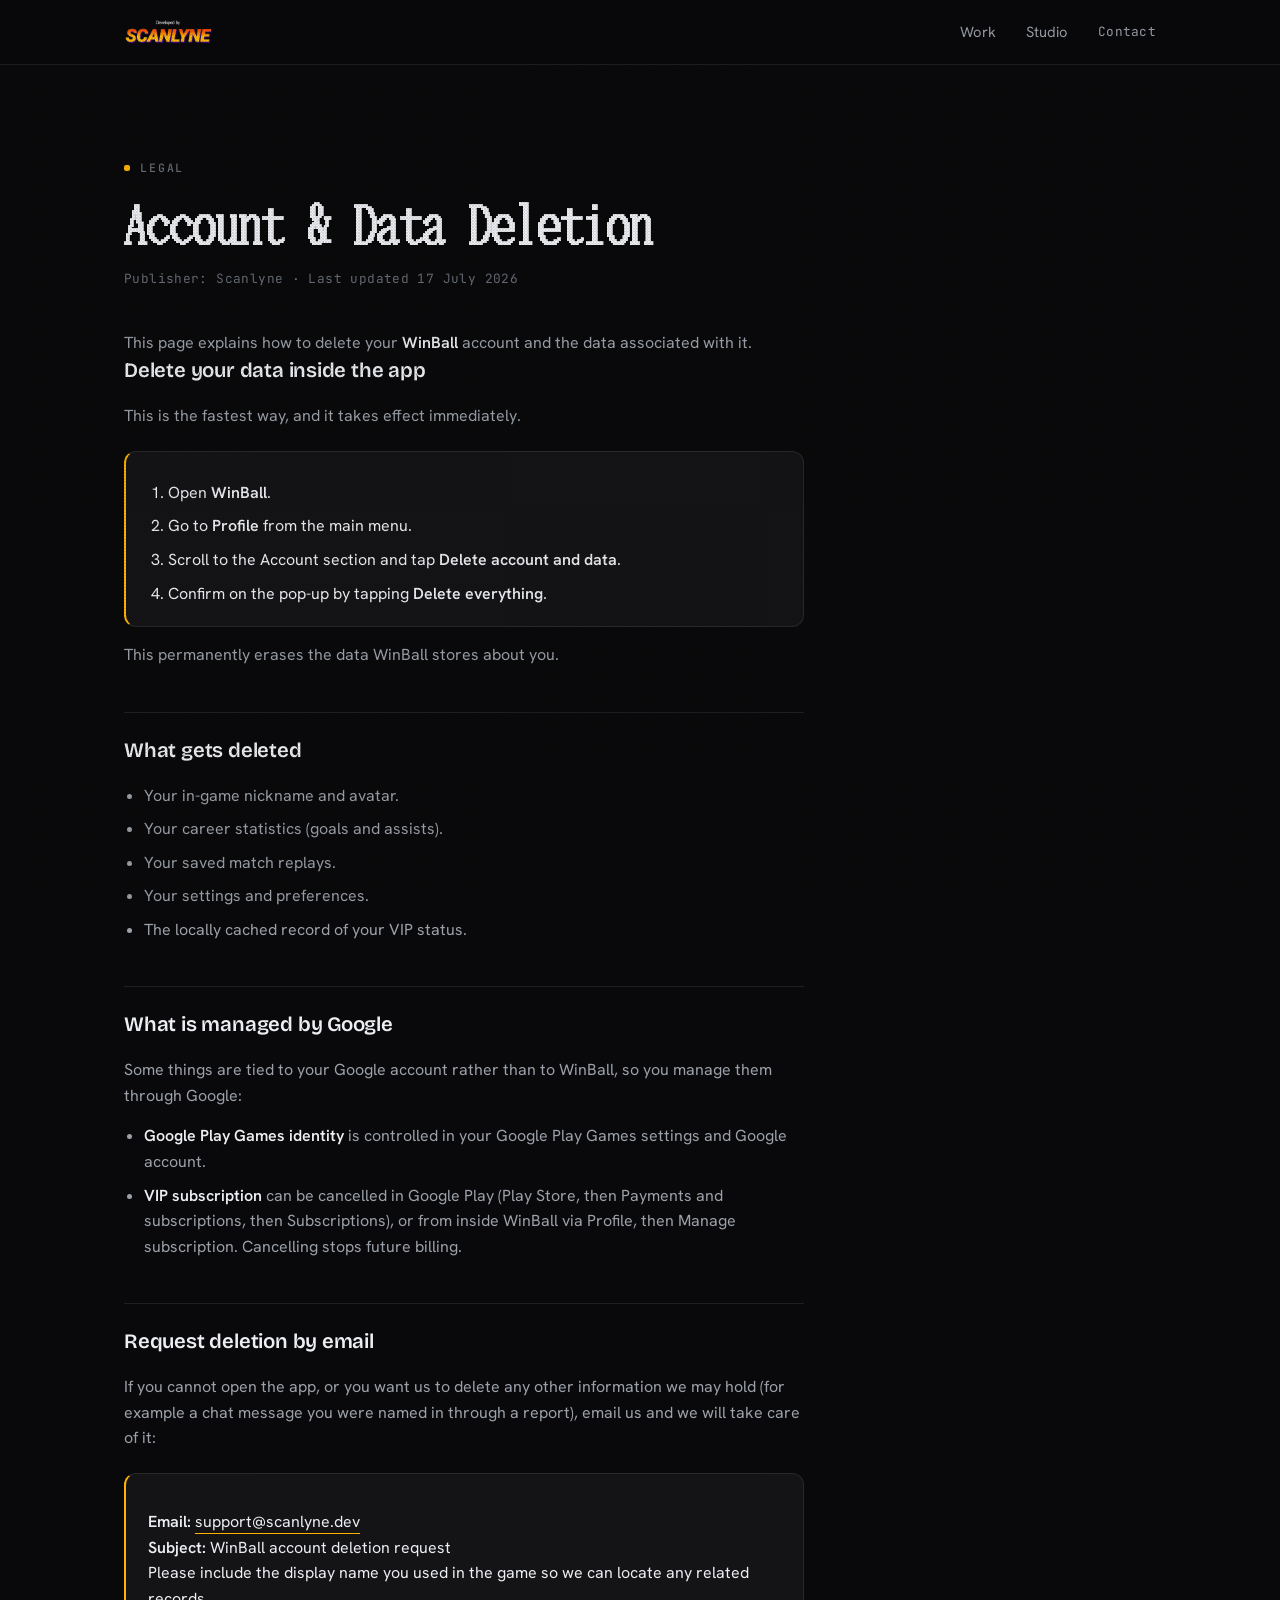
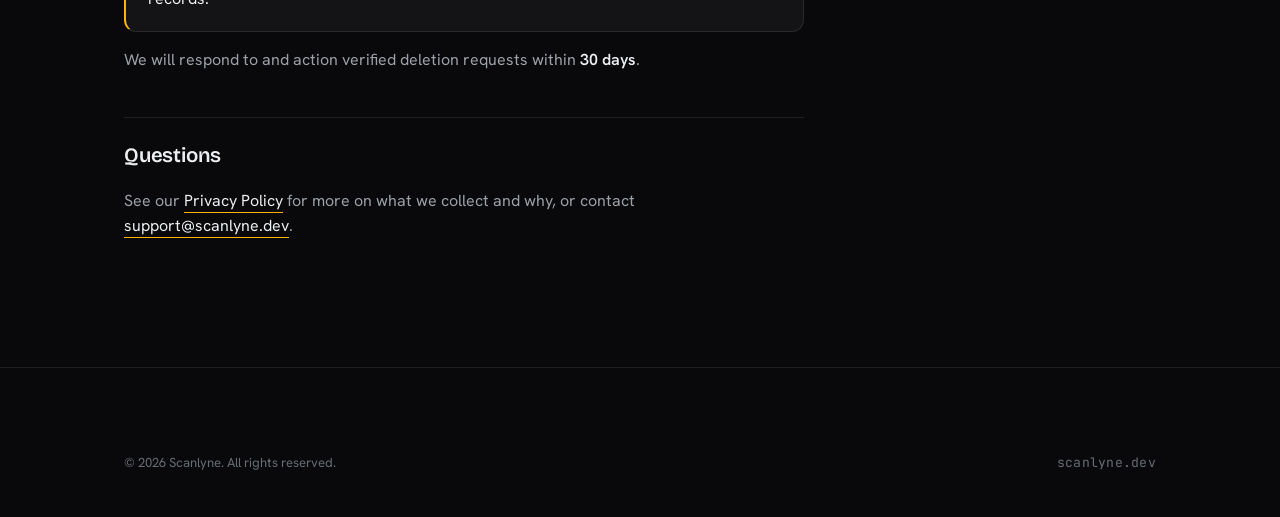
==== commit 9ad24685: "Use the cropped SCANLYNE logo as the header wordmark (all pages) Replaces the SVG scanline mark + Sc" ====
--- a/delete-account/index.html
+++ b/delete-account/index.html
@@ -17,13 +17,7 @@
 <header class="site-header">
   <div class="wrap">
     <a class="brand" href="/" aria-label="Scanlyne home">
-      <svg class="mark" width="26" height="26" viewBox="0 0 26 26" fill="none" aria-hidden="true">
-        <rect x="1.25" y="1.25" width="23.5" height="23.5" rx="7" stroke="currentColor" stroke-opacity="0.28"/>
-        <path d="M7 9.5h12" stroke="currentColor" stroke-width="2" stroke-linecap="round"/>
-        <path d="M7 13h12" stroke="#ffb300" stroke-width="2" stroke-linecap="round"/>
-        <path d="M7 16.5h8" stroke="currentColor" stroke-width="2" stroke-linecap="round"/>
-      </svg>
-      <span class="name">Scanlyne</span>
+      <img class="brand-logo" src="/assets/scanlyne-logo.png" alt="Scanlyne" width="1000" height="290">
     </a>
     <nav class="nav" aria-label="Primary">
       <a href="/#work">Work</a>
--- a/styles.css
+++ b/styles.css
@@ -156,6 +156,9 @@
   font-family: var(--font-display);
   font-weight: 700; font-size: 1.06rem; letter-spacing: -0.01em;
 }
+/* The header wordmark is the cropped SCANLYNE logo (from the app splash's final
+   frame) rather than text, so the top matches the game's own identity. */
+.brand-logo { height: 26px; width: auto; display: block; }
 .nav { display: flex; align-items: center; gap: 30px; }
 .nav a {
   font-size: 0.92rem; color: var(--text-2);
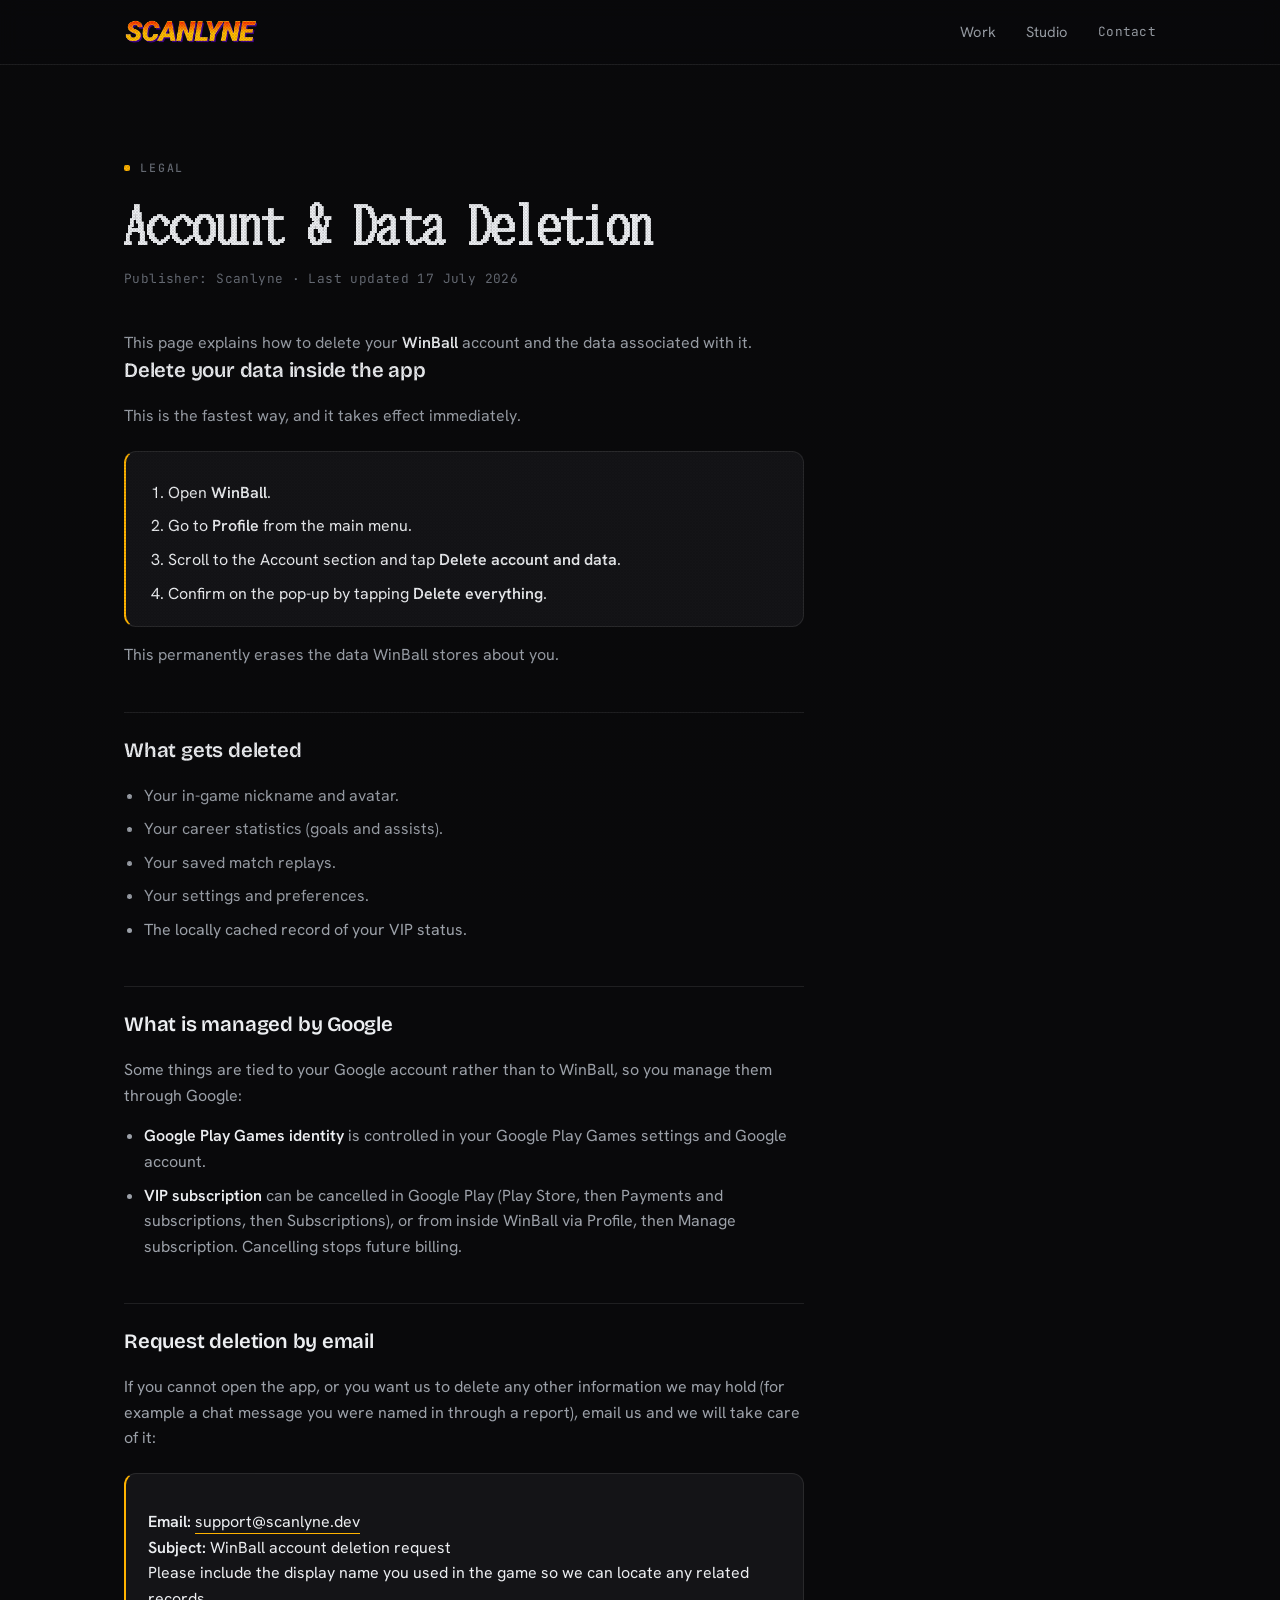
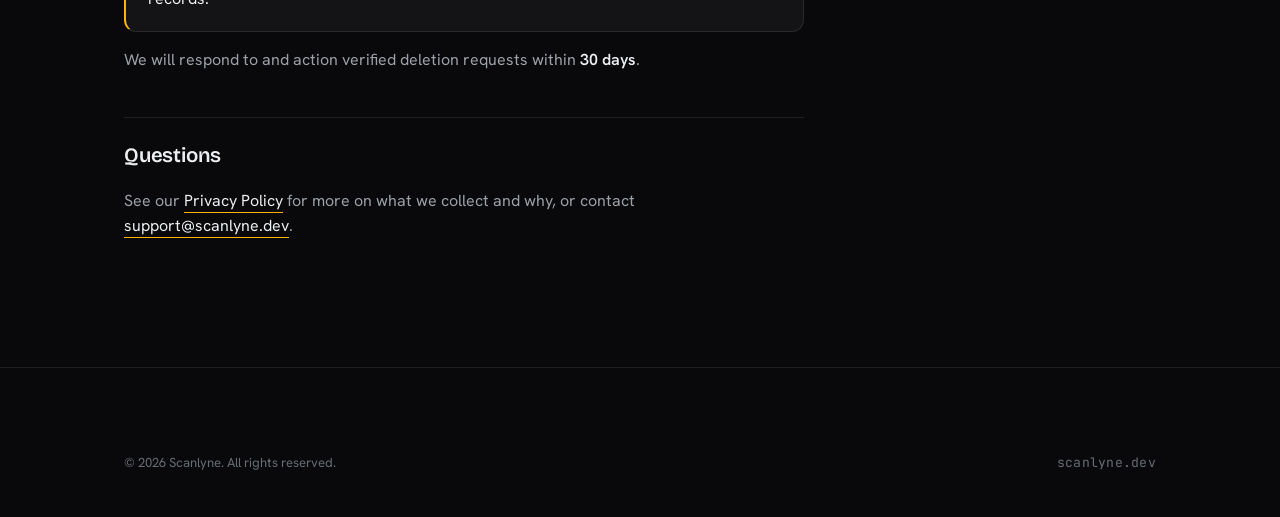
==== commit e7b9ed88: "Re-crop header/hero logo to the SCANLYNE wordmark only, dropping the small developed-by line above i" ====
--- a/delete-account/index.html
+++ b/delete-account/index.html
@@ -17,7 +17,7 @@
 <header class="site-header">
   <div class="wrap">
     <a class="brand" href="/" aria-label="Scanlyne home">
-      <img class="brand-logo" src="/assets/scanlyne-logo.png" alt="Scanlyne" width="1000" height="290">
+      <img class="brand-logo" src="/assets/scanlyne-logo.png" alt="Scanlyne" width="984" height="190">
     </a>
     <nav class="nav" aria-label="Primary">
       <a href="/#work">Work</a>
